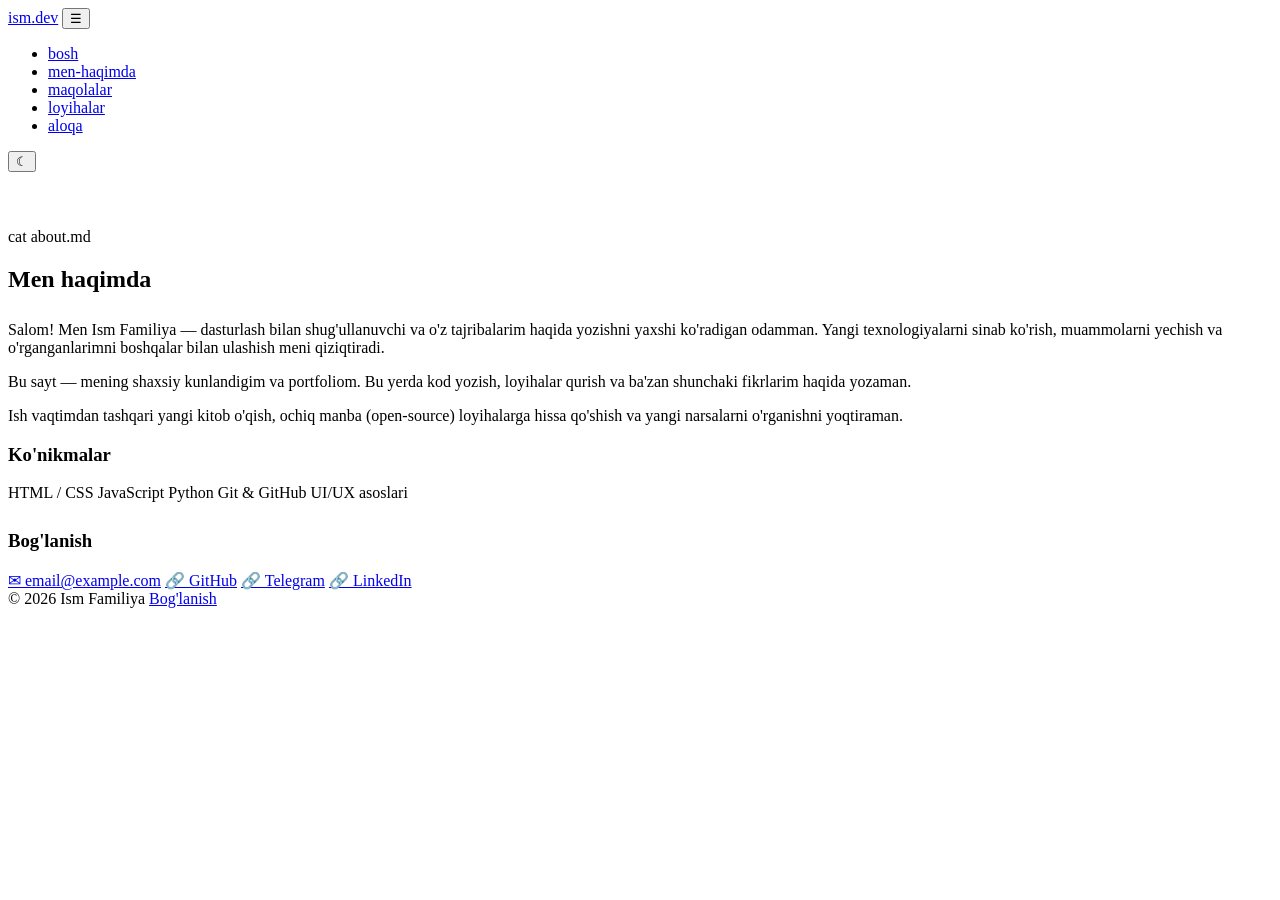
==== about.html @ 65048b09 "Add files via upload" ====
<!DOCTYPE html>
<html lang="uz" data-theme="light">
<head>
<meta charset="UTF-8">
<meta name="viewport" content="width=device-width, initial-scale=1.0">
<title>Men haqimda — Ism Familiya</title>
<meta name="description" content="Ism Familiya haqida qisqacha: ko'nikmalar, tajriba va ijtimoiy tarmoq havolalari.">
<link rel="preconnect" href="https://fonts.googleapis.com">
<link rel="preconnect" href="https://fonts.gstatic.com" crossorigin>
<link href="https://fonts.googleapis.com/css2?family=Space+Grotesk:wght@500;600;700&family=Lora:ital,wght@0,400;0,500;1,400&family=JetBrains+Mono:wght@400;500&display=swap" rel="stylesheet">
<link rel="stylesheet" href="assets/css/style.css">
</head>
<body>

<header class="site-header">
  <div class="nav-wrap">
    <a href="index.html" class="logo">ism<span>.dev</span></a>
    <button class="nav-toggle" id="nav-toggle" aria-label="Menyuni ochish">☰</button>
    <ul class="nav-links" id="nav-links">
      <li><a href="index.html">bosh</a></li>
      <li><a href="about.html" aria-current="page">men-haqimda</a></li>
      <li><a href="articles/index.html">maqolalar</a></li>
      <li><a href="projects/index.html">loyihalar</a></li>
      <li><a href="contact.html">aloqa</a></li>
    </ul>
    <div class="nav-right">
      <button id="theme-toggle" aria-label="Mavzuni almashtirish">☾</button>
    </div>
  </div>
</header>

<main>
  <section class="section container" style="padding-top:56px;">
    <span class="prompt mono">cat about.md</span>
    <h1>Men haqimda</h1>

    <div class="bio-columns" style="margin-top:28px;">
      <div>
        <p>Salom! Men Ism Familiya — dasturlash bilan shug'ullanuvchi va o'z tajribalarim haqida yozishni yaxshi ko'radigan odamman. Yangi texnologiyalarni sinab ko'rish, muammolarni yechish va o'rganganlarimni boshqalar bilan ulashish meni qiziqtiradi.</p>
        <p>Bu sayt — mening shaxsiy kunlandigim va portfoliom. Bu yerda kod yozish, loyihalar qurish va ba'zan shunchaki fikrlarim haqida yozaman.</p>
        <p>Ish vaqtimdan tashqari yangi kitob o'qish, ochiq manba (open-source) loyihalarga hissa qo'shish va yangi narsalarni o'rganishni yoqtiraman.</p>
      </div>

      <aside>
        <h3>Ko'nikmalar</h3>
        <div class="skills-list">
          <span class="tag">HTML / CSS</span>
          <span class="tag">JavaScript</span>
          <span class="tag">Python</span>
          <span class="tag">Git &amp; GitHub</span>
          <span class="tag">UI/UX asoslari</span>
        </div>

        <h3 style="margin-top:28px;">Bog'lanish</h3>
        <div class="skills-list" style="flex-direction:column; align-items:flex-start; gap:10px;">
          <a href="mailto:email@example.com">✉ email@example.com</a>
          <a href="https://github.com/username" target="_blank" rel="noopener">🔗 GitHub</a>
          <a href="https://t.me/username" target="_blank" rel="noopener">🔗 Telegram</a>
          <a href="https://linkedin.com/in/username" target="_blank" rel="noopener">🔗 LinkedIn</a>
        </div>
      </aside>
    </div>
  </section>
</main>

<footer class="site-footer container">
  <span>© 2026 Ism Familiya</span>
  <span><a href="contact.html">Bog'lanish</a></span>
</footer>

<script src="assets/js/theme.js"></script>
</body>
</html>
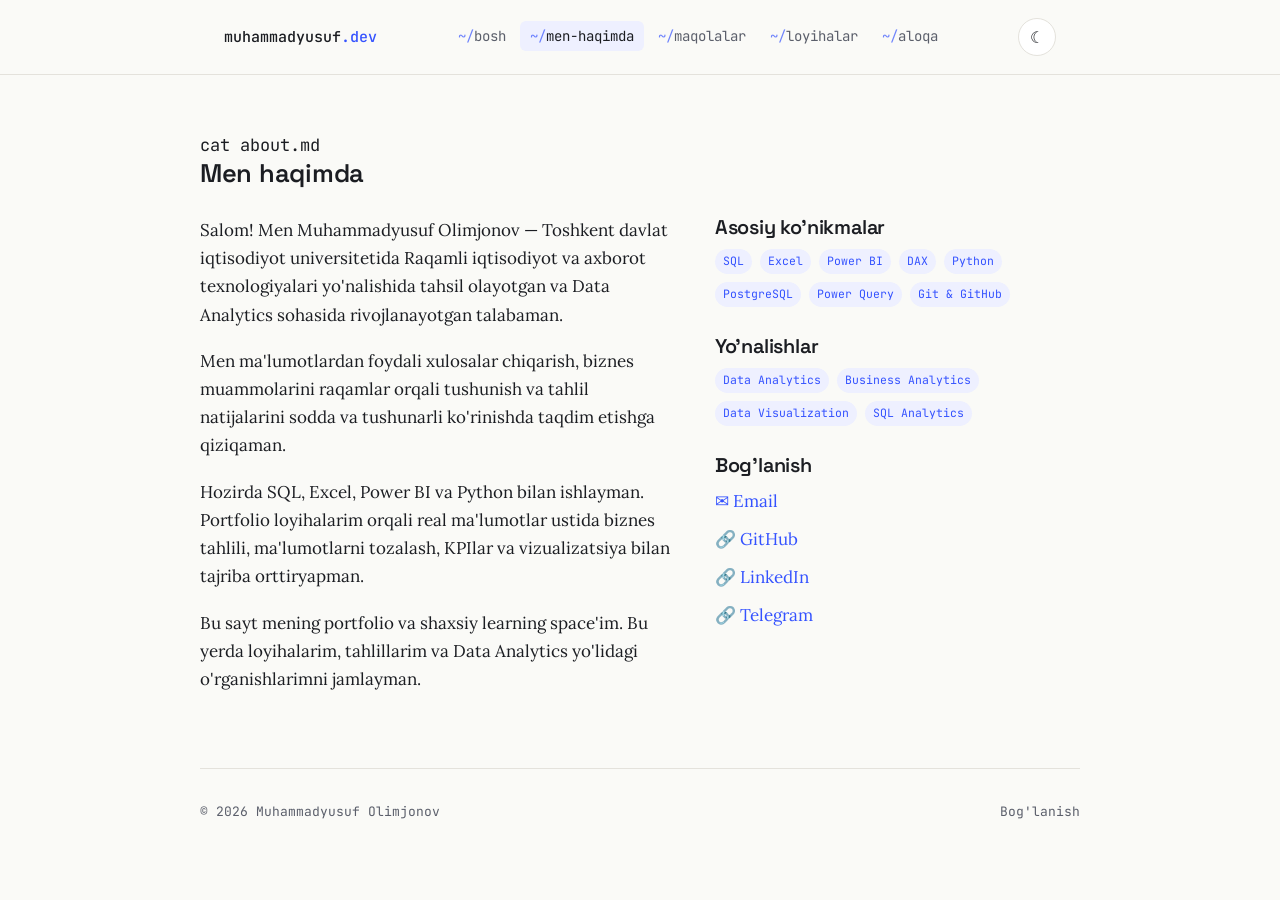
==== commit d9e5dc6f: "Update about.html" ====
--- a/about.html
+++ b/about.html
@@ -3,19 +3,23 @@
 <head>
 <meta charset="UTF-8">
 <meta name="viewport" content="width=device-width, initial-scale=1.0">
-<title>Men haqimda — Ism Familiya</title>
-<meta name="description" content="Ism Familiya haqida qisqacha: ko'nikmalar, tajriba va ijtimoiy tarmoq havolalari.">
+<title>Men haqimda — Muhammadyusuf Olimjonov</title>
+<meta name="description" content="Muhammadyusuf Olimjonov — Data Analyst. SQL, Excel, Power BI va Python bilan ma'lumotlarni tahlil qilishga qiziqadi.">
 <link rel="preconnect" href="https://fonts.googleapis.com">
 <link rel="preconnect" href="https://fonts.gstatic.com" crossorigin>
 <link href="https://fonts.googleapis.com/css2?family=Space+Grotesk:wght@500;600;700&family=Lora:ital,wght@0,400;0,500;1,400&family=JetBrains+Mono:wght@400;500&display=swap" rel="stylesheet">
 <link rel="stylesheet" href="assets/css/style.css">
 </head>
+
 <body>
 
 <header class="site-header">
   <div class="nav-wrap">
-    <a href="index.html" class="logo">ism<span>.dev</span></a>
+
+    <a href="index.html" class="logo">muhammadyusuf<span>.dev</span></a>
+
     <button class="nav-toggle" id="nav-toggle" aria-label="Menyuni ochish">☰</button>
+
     <ul class="nav-links" id="nav-links">
       <li><a href="index.html">bosh</a></li>
       <li><a href="about.html" aria-current="page">men-haqimda</a></li>
@@ -23,51 +27,119 @@
       <li><a href="projects/index.html">loyihalar</a></li>
       <li><a href="contact.html">aloqa</a></li>
     </ul>
+
     <div class="nav-right">
       <button id="theme-toggle" aria-label="Mavzuni almashtirish">☾</button>
     </div>
+
   </div>
 </header>
 
 <main>
+
   <section class="section container" style="padding-top:56px;">
+
     <span class="prompt mono">cat about.md</span>
+
     <h1>Men haqimda</h1>
 
     <div class="bio-columns" style="margin-top:28px;">
+
       <div>
-        <p>Salom! Men Ism Familiya — dasturlash bilan shug'ullanuvchi va o'z tajribalarim haqida yozishni yaxshi ko'radigan odamman. Yangi texnologiyalarni sinab ko'rish, muammolarni yechish va o'rganganlarimni boshqalar bilan ulashish meni qiziqtiradi.</p>
-        <p>Bu sayt — mening shaxsiy kunlandigim va portfoliom. Bu yerda kod yozish, loyihalar qurish va ba'zan shunchaki fikrlarim haqida yozaman.</p>
-        <p>Ish vaqtimdan tashqari yangi kitob o'qish, ochiq manba (open-source) loyihalarga hissa qo'shish va yangi narsalarni o'rganishni yoqtiraman.</p>
+
+        <p>
+          Salom! Men Muhammadyusuf Olimjonov — Toshkent davlat iqtisodiyot
+          universitetida Raqamli iqtisodiyot va axborot texnologiyalari
+          yo'nalishida tahsil olayotgan va Data Analytics sohasida
+          rivojlanayotgan talabaman.
+        </p>
+
+        <p>
+          Men ma'lumotlardan foydali xulosalar chiqarish, biznes muammolarini
+          raqamlar orqali tushunish va tahlil natijalarini sodda va tushunarli
+          ko'rinishda taqdim etishga qiziqaman.
+        </p>
+
+        <p>
+          Hozirda SQL, Excel, Power BI va Python bilan ishlayman. Portfolio
+          loyihalarim orqali real ma'lumotlar ustida biznes tahlili,
+          ma'lumotlarni tozalash, KPIlar va vizualizatsiya bilan tajriba
+          orttiryapman.
+        </p>
+
+        <p>
+          Bu sayt mening portfolio va shaxsiy learning space'im. Bu yerda
+          loyihalarim, tahlillarim va Data Analytics yo'lidagi o'rganishlarimni
+          jamlayman.
+        </p>
+
       </div>
 
       <aside>
-        <h3>Ko'nikmalar</h3>
+
+        <h3>Asosiy ko'nikmalar</h3>
+
         <div class="skills-list">
-          <span class="tag">HTML / CSS</span>
-          <span class="tag">JavaScript</span>
+          <span class="tag">SQL</span>
+          <span class="tag">Excel</span>
+          <span class="tag">Power BI</span>
+          <span class="tag">DAX</span>
           <span class="tag">Python</span>
+          <span class="tag">PostgreSQL</span>
+          <span class="tag">Power Query</span>
           <span class="tag">Git &amp; GitHub</span>
-          <span class="tag">UI/UX asoslari</span>
+        </div>
+
+        <h3 style="margin-top:28px;">Yo'nalishlar</h3>
+
+        <div class="skills-list">
+          <span class="tag">Data Analytics</span>
+          <span class="tag">Business Analytics</span>
+          <span class="tag">Data Visualization</span>
+          <span class="tag">SQL Analytics</span>
         </div>
 
         <h3 style="margin-top:28px;">Bog'lanish</h3>
+
         <div class="skills-list" style="flex-direction:column; align-items:flex-start; gap:10px;">
-          <a href="mailto:email@example.com">✉ email@example.com</a>
-          <a href="https://github.com/username" target="_blank" rel="noopener">🔗 GitHub</a>
-          <a href="https://t.me/username" target="_blank" rel="noopener">🔗 Telegram</a>
-          <a href="https://linkedin.com/in/username" target="_blank" rel="noopener">🔗 LinkedIn</a>
+
+          <a href="mailto:YOUR_EMAIL@example.com">
+            ✉ Email
+          </a>
+
+          <a href="https://github.com/Muhammadyusuf0415" target="_blank" rel="noopener">
+            🔗 GitHub
+          </a>
+
+          <a href="https://www.linkedin.com/in/Olimjonov0415/" target="_blank" rel="noopener">
+            🔗 LinkedIn
+          </a>
+
+          <a href="https://t.me/YOUR_USERNAME" target="_blank" rel="noopener">
+            🔗 Telegram
+          </a>
+
         </div>
+
       </aside>
+
     </div>
+
   </section>
+
 </main>
 
 <footer class="site-footer container">
-  <span>© 2026 Ism Familiya</span>
-  <span><a href="contact.html">Bog'lanish</a></span>
+
+  <span>© 2026 Muhammadyusuf Olimjonov</span>
+
+  <span>
+    <a href="contact.html">Bog'lanish</a>
+  </span>
+
 </footer>
 
 <script src="assets/js/theme.js"></script>
+
 </body>
 </html>
--- a/assets/css/style.css
+++ b/assets/css/style.css
@@ -0,0 +1,387 @@
+/* =========================================================
+   SAYT DIZAYNI — asosiy stil fayli
+   Ranglar va shriftlarni o'zgartirish uchun faqat pastdagi
+   :root va [data-theme="dark"] bloklaridagi qiymatlarni
+   o'zgartiring — qolgan joylarga tegmasangiz ham bo'ladi.
+   ========================================================= */
+
+:root{
+  /* --- Rang tokenlari (Light / Yorug' rejim) --- */
+  --bg: #FAFAF7;
+  --bg-elevated: #FFFFFF;
+  --text: #1B1D22;
+  --text-muted: #5B5F6B;
+  --border: #E4E2DC;
+  --accent: #3452FF;
+  --accent-strong: #263CD1;
+  --accent-soft: #EEF0FF;
+  --gold: #B67C2E;
+  --shadow: 0 1px 2px rgba(20,20,30,.04), 0 8px 24px rgba(20,20,30,.06);
+
+  /* --- Tipografiya --- */
+  --font-display: 'Space Grotesk', 'Segoe UI', sans-serif;
+  --font-body: 'Lora', Georgia, serif;
+  --font-mono: 'JetBrains Mono', 'Courier New', monospace;
+
+  --radius: 10px;
+  --max-width: 880px;
+}
+
+[data-theme="dark"]{
+  --bg: #14161B;
+  --bg-elevated: #1B1E25;
+  --text: #EDEEF2;
+  --text-muted: #9CA0AC;
+  --border: #2A2D36;
+  --accent: #7C92FF;
+  --accent-strong: #A6B4FF;
+  --accent-soft: #20243B;
+  --gold: #D9A45C;
+  --shadow: 0 1px 2px rgba(0,0,0,.3), 0 8px 24px rgba(0,0,0,.35);
+}
+
+*, *::before, *::after{ box-sizing: border-box; }
+html{ scroll-behavior: smooth; }
+
+@media (prefers-reduced-motion: reduce){
+  html{ scroll-behavior: auto; }
+  *, *::before, *::after{ animation-duration: 0.01ms !important; animation-iteration-count: 1 !important; transition-duration: 0.01ms !important; }
+}
+
+body{
+  margin: 0;
+  background: var(--bg);
+  color: var(--text);
+  font-family: var(--font-body);
+  font-size: 17px;
+  line-height: 1.65;
+  transition: background .2s ease, color .2s ease;
+  -webkit-font-smoothing: antialiased;
+}
+
+h1, h2, h3, h4, .display{
+  font-family: var(--font-display);
+  font-weight: 600;
+  line-height: 1.15;
+  letter-spacing: -0.01em;
+  margin: 0 0 .5em;
+}
+
+p{ margin: 0 0 1.1em; }
+
+a{ color: var(--accent); text-decoration: none; }
+a:hover{ color: var(--accent-strong); text-decoration: underline; }
+
+:focus-visible{
+  outline: 2px solid var(--accent);
+  outline-offset: 3px;
+  border-radius: 4px;
+}
+
+img{ max-width: 100%; display: block; border-radius: var(--radius); }
+
+.container{
+  max-width: var(--max-width);
+  margin: 0 auto;
+  padding: 0 24px;
+}
+
+.mono{ font-family: var(--font-mono); }
+
+/* ---------- Header / Navigatsiya ---------- */
+.site-header{
+  border-bottom: 1px solid var(--border);
+  background: var(--bg);
+  position: sticky;
+  top: 0;
+  z-index: 50;
+}
+
+.nav-wrap{
+  max-width: var(--max-width);
+  margin: 0 auto;
+  padding: 18px 24px;
+  display: flex;
+  align-items: center;
+  justify-content: space-between;
+  gap: 16px;
+}
+
+.logo{
+  font-family: var(--font-mono);
+  font-weight: 500;
+  font-size: 15px;
+  color: var(--text);
+}
+.logo span{ color: var(--accent); }
+
+.nav-links{
+  display: flex;
+  align-items: center;
+  gap: 4px;
+  list-style: none;
+  margin: 0;
+  padding: 0;
+  font-family: var(--font-mono);
+  font-size: 14px;
+}
+
+.nav-links a{
+  color: var(--text-muted);
+  padding: 6px 10px;
+  border-radius: 6px;
+}
+.nav-links a::before{ content: "~/"; color: var(--accent); opacity: .7; }
+.nav-links a:hover, .nav-links a[aria-current="page"]{
+  color: var(--text);
+  background: var(--accent-soft);
+  text-decoration: none;
+}
+
+.nav-right{ display: flex; align-items: center; gap: 10px; }
+
+#theme-toggle{
+  border: 1px solid var(--border);
+  background: var(--bg-elevated);
+  color: var(--text);
+  width: 38px;
+  height: 38px;
+  border-radius: 50%;
+  cursor: pointer;
+  display: flex;
+  align-items: center;
+  justify-content: center;
+  font-size: 16px;
+  transition: transform .15s ease, background .2s ease;
+}
+#theme-toggle:hover{ transform: rotate(15deg); }
+
+.nav-toggle{
+  display: none;
+  border: 1px solid var(--border);
+  background: var(--bg-elevated);
+  color: var(--text);
+  width: 38px; height: 38px;
+  border-radius: 8px;
+  font-family: var(--font-mono);
+  cursor: pointer;
+}
+
+/* ---------- Hero ---------- */
+.hero{
+  padding: 72px 0 56px;
+  border-bottom: 1px solid var(--border);
+}
+.hero .prompt{
+  font-family: var(--font-mono);
+  font-size: 14px;
+  color: var(--accent);
+  margin-bottom: 14px;
+  display: inline-block;
+}
+.hero .prompt::after{
+  content: "";
+  display: inline-block;
+  width: 8px; height: 16px;
+  background: var(--accent);
+  margin-left: 6px;
+  vertical-align: -2px;
+  animation: blink 1.1s steps(1) infinite;
+}
+@keyframes blink{ 50%{ opacity: 0; } }
+
+.hero h1{
+  font-size: clamp(2.1rem, 5vw, 3.3rem);
+}
+.hero .role{
+  font-family: var(--font-mono);
+  color: var(--text-muted);
+  font-size: 1.05rem;
+  margin-bottom: 18px;
+}
+.hero .lead{
+  max-width: 60ch;
+  color: var(--text-muted);
+  font-size: 1.08rem;
+}
+.hero .cta-row{ display: flex; gap: 12px; margin-top: 24px; flex-wrap: wrap; }
+
+.btn{
+  font-family: var(--font-mono);
+  font-size: 14px;
+  padding: 10px 18px;
+  border-radius: 8px;
+  border: 1px solid var(--border);
+  background: var(--bg-elevated);
+  color: var(--text);
+  cursor: pointer;
+  display: inline-block;
+  transition: border-color .15s ease, background .15s ease, transform .1s ease;
+}
+.btn:hover{ border-color: var(--accent); text-decoration: none; transform: translateY(-1px); }
+.btn-primary{ background: var(--accent); border-color: var(--accent); color: #fff; }
+.btn-primary:hover{ background: var(--accent-strong); border-color: var(--accent-strong); color:#fff; }
+
+/* ---------- Sections ---------- */
+.section{ padding: 56px 0; }
+.section + .section{ border-top: 1px solid var(--border); }
+
+.section-head{
+  display: flex;
+  align-items: baseline;
+  justify-content: space-between;
+  gap: 12px;
+  margin-bottom: 28px;
+}
+.section-head h2{ font-size: 1.5rem; margin: 0; }
+.section-head .see-all{ font-family: var(--font-mono); font-size: 13px; white-space: nowrap; }
+
+/* ---------- Card grids ---------- */
+.card-grid{
+  display: grid;
+  grid-template-columns: repeat(auto-fill, minmax(260px, 1fr));
+  gap: 20px;
+}
+
+.card{
+  background: var(--bg-elevated);
+  border: 1px solid var(--border);
+  border-radius: var(--radius);
+  padding: 22px;
+  display: flex;
+  flex-direction: column;
+  gap: 10px;
+  transition: border-color .15s ease, box-shadow .15s ease, transform .1s ease;
+}
+.card:hover{ border-color: var(--accent); box-shadow: var(--shadow); transform: translateY(-2px); }
+
+.card .meta{
+  font-family: var(--font-mono);
+  font-size: 12.5px;
+  color: var(--gold);
+}
+.card h3{ font-size: 1.15rem; margin: 0; }
+.card p{ color: var(--text-muted); font-size: .95rem; margin: 0; }
+.card .tags{ display: flex; gap: 6px; flex-wrap: wrap; margin-top: 4px; }
+.tag{
+  font-family: var(--font-mono);
+  font-size: 11.5px;
+  padding: 3px 8px;
+  border-radius: 999px;
+  background: var(--accent-soft);
+  color: var(--accent);
+}
+.card-link{ font-family: var(--font-mono); font-size: 13px; margin-top: auto; }
+
+.project-card img{
+  width: 100%;
+  aspect-ratio: 16/9;
+  object-fit: cover;
+  margin-bottom: 4px;
+  background: var(--accent-soft);
+}
+.project-links{ display:flex; gap: 14px; font-family: var(--font-mono); font-size: 13px; }
+
+/* ---------- Article page ---------- */
+.article-header{ padding: 56px 0 24px; border-bottom: 1px solid var(--border); }
+.article-header .meta{ font-family: var(--font-mono); color: var(--gold); font-size: 13px; margin-bottom: 10px; }
+.article-header h1{ font-size: clamp(1.8rem, 4vw, 2.6rem); }
+
+.article-body{ padding: 40px 0 64px; font-size: 1.08rem; }
+.article-body h2{ margin-top: 1.6em; font-size: 1.4rem; }
+.article-body h3{ margin-top: 1.4em; font-size: 1.15rem; }
+.article-body p{ color: var(--text); }
+.article-body code{
+  font-family: var(--font-mono);
+  background: var(--accent-soft);
+  padding: 2px 6px;
+  border-radius: 4px;
+  font-size: .9em;
+}
+.article-body pre{
+  background: var(--bg-elevated);
+  border: 1px solid var(--border);
+  padding: 16px;
+  border-radius: var(--radius);
+  overflow-x: auto;
+}
+.article-body pre code{ background: none; padding: 0; }
+.article-body blockquote{
+  margin: 1.4em 0;
+  padding: 4px 20px;
+  border-left: 3px solid var(--accent);
+  color: var(--text-muted);
+  font-style: italic;
+}
+.article-body ul, .article-body ol{ padding-left: 1.3em; }
+.article-body a{ text-decoration: underline; text-decoration-color: var(--accent-soft); }
+
+.back-link{ font-family: var(--font-mono); font-size: 13px; display: inline-block; margin-bottom: 18px; }
+
+/* ---------- Aloqa (Contact) ---------- */
+.contact-grid{
+  display: grid;
+  grid-template-columns: 1fr;
+  gap: 14px;
+  max-width: 460px;
+}
+.contact-item{
+  display: flex;
+  align-items: center;
+  gap: 14px;
+  padding: 16px 18px;
+  border: 1px solid var(--border);
+  border-radius: var(--radius);
+  background: var(--bg-elevated);
+}
+.contact-item .icon{ font-size: 1.3rem; }
+.contact-item .label{ font-family: var(--font-mono); font-size: 12px; color: var(--text-muted); }
+.contact-item .value{ font-weight: 600; }
+
+/* ---------- Skills / bio list (About page) ---------- */
+.skills-list{ display: flex; flex-wrap: wrap; gap: 8px; margin-top: 8px; }
+
+.bio-columns{ display: grid; grid-template-columns: 1.3fr 1fr; gap: 40px; align-items: start; }
+
+/* ---------- Footer ---------- */
+.site-footer{
+  border-top: 1px solid var(--border);
+  padding: 32px 0;
+  font-family: var(--font-mono);
+  font-size: 13px;
+  color: var(--text-muted);
+  display: flex;
+  justify-content: space-between;
+  flex-wrap: wrap;
+  gap: 10px;
+}
+.site-footer a{ color: var(--text-muted); }
+.site-footer a:hover{ color: var(--accent); }
+
+/* ---------- Empty state ---------- */
+.empty-state{
+  font-family: var(--font-mono);
+  color: var(--text-muted);
+  padding: 32px 0;
+}
+
+/* ---------- Responsive ---------- */
+@media (max-width: 720px){
+  .bio-columns{ grid-template-columns: 1fr; }
+  .nav-toggle{ display: block; }
+  .nav-links{
+    position: absolute;
+    top: 100%; left: 0; right: 0;
+    background: var(--bg);
+    border-bottom: 1px solid var(--border);
+    flex-direction: column;
+    align-items: stretch;
+    padding: 10px 24px 16px;
+    display: none;
+  }
+  .nav-links.open{ display: flex; }
+  .nav-links a{ padding: 10px 8px; }
+  .nav-wrap{ position: relative; flex-wrap: wrap; }
+  .section{ padding: 40px 0; }
+  .hero{ padding: 48px 0 40px; }
+}
